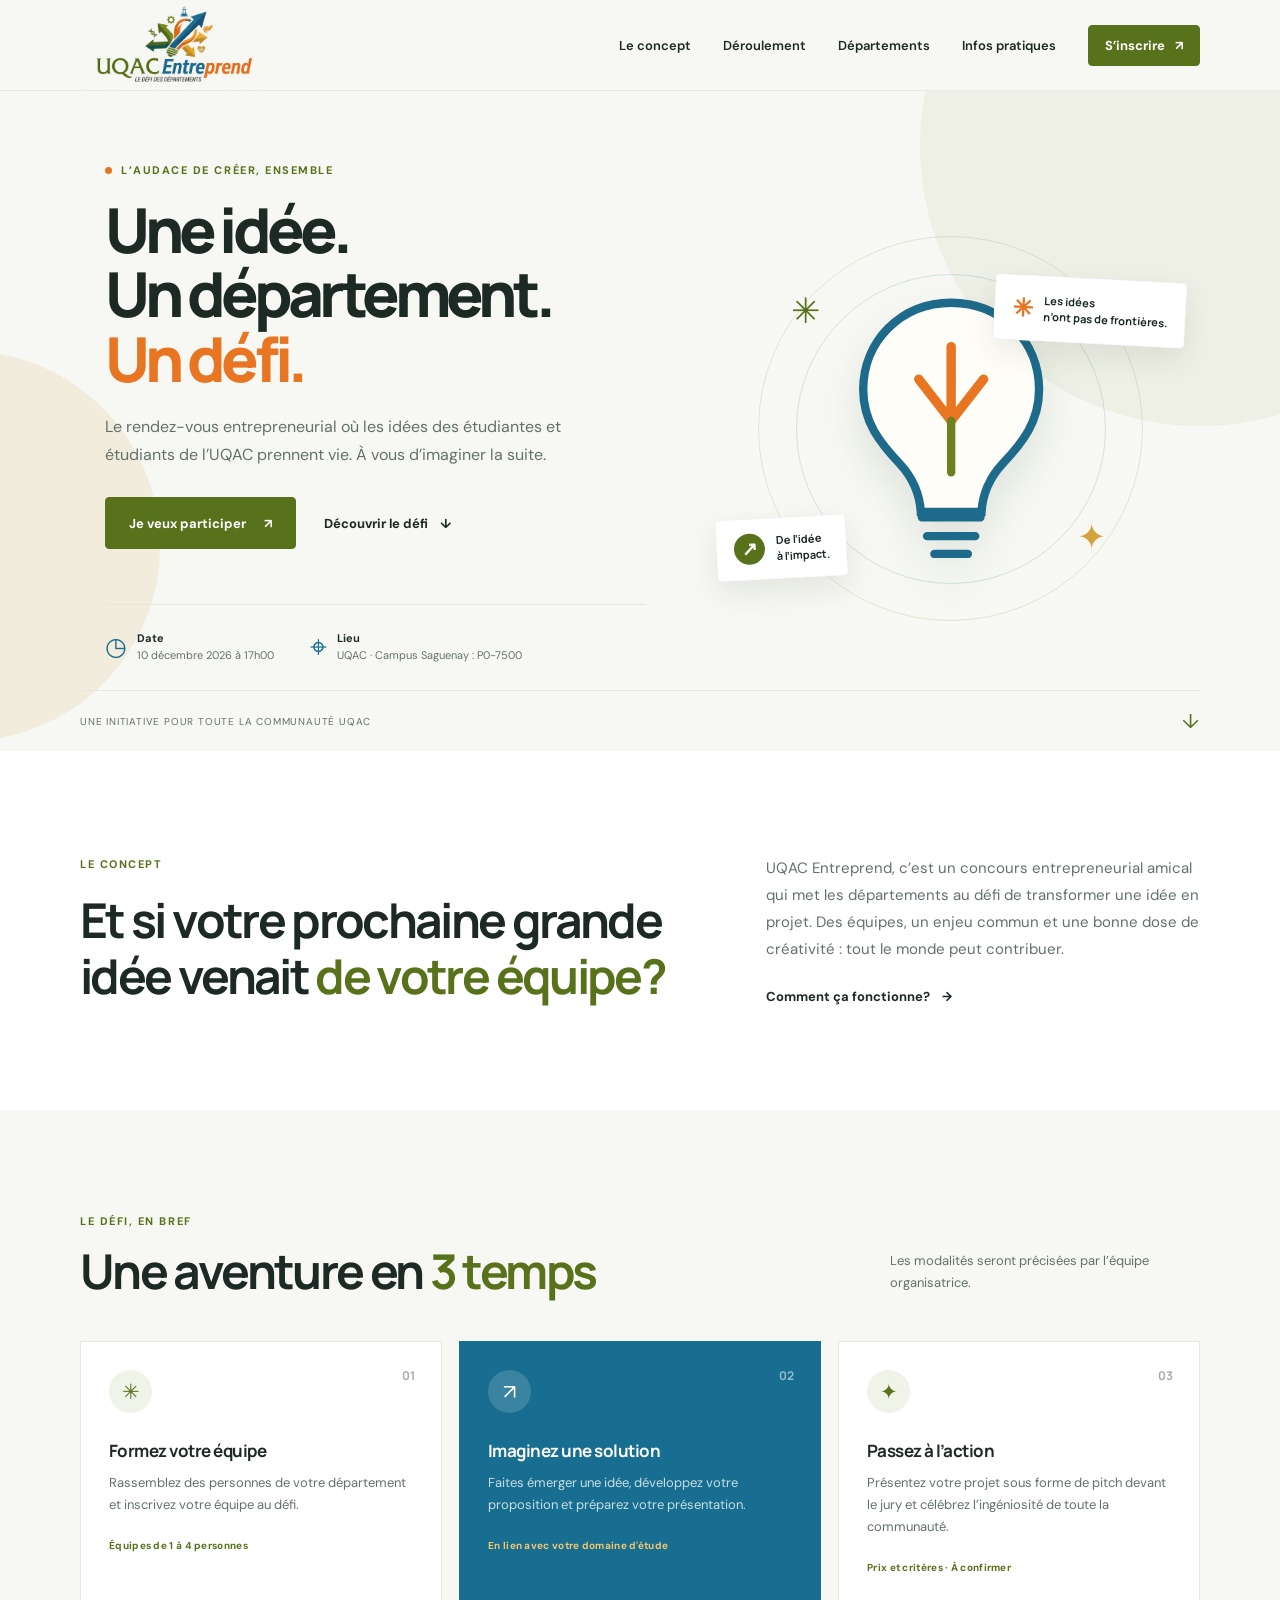
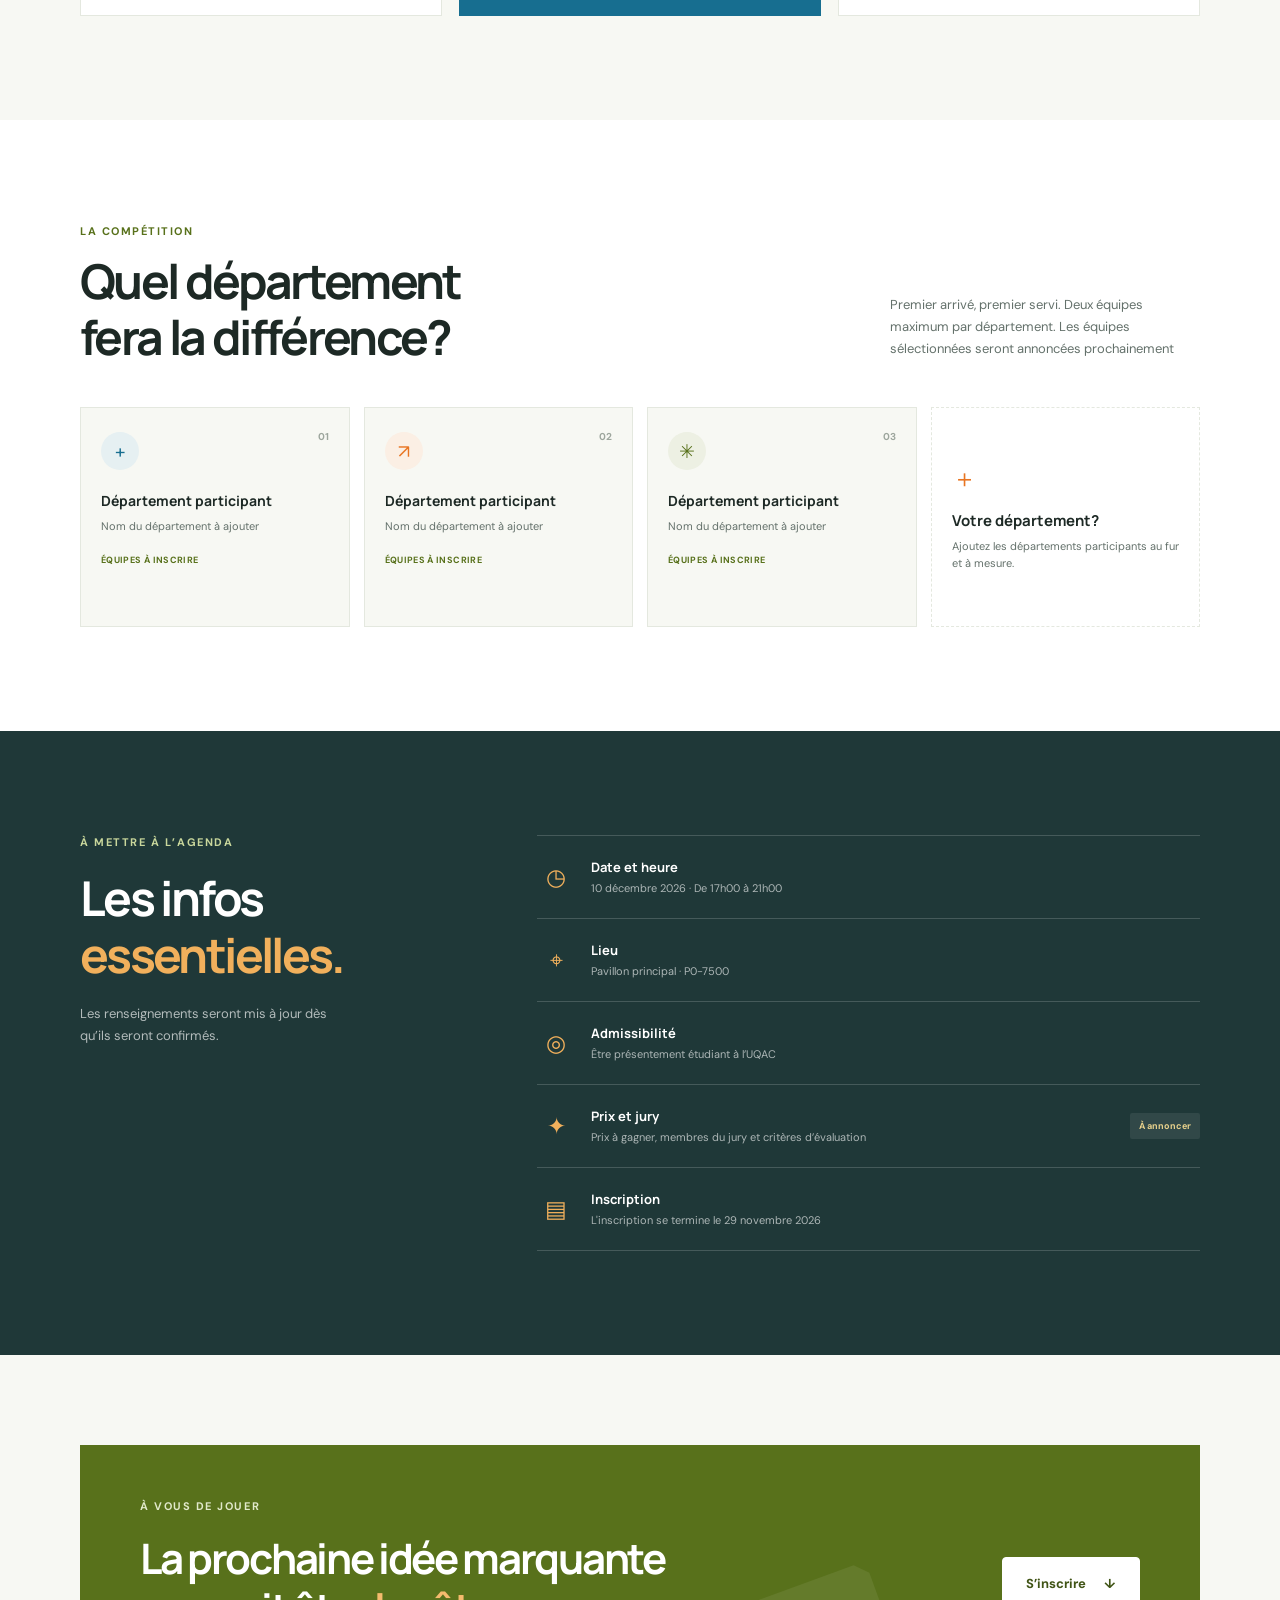
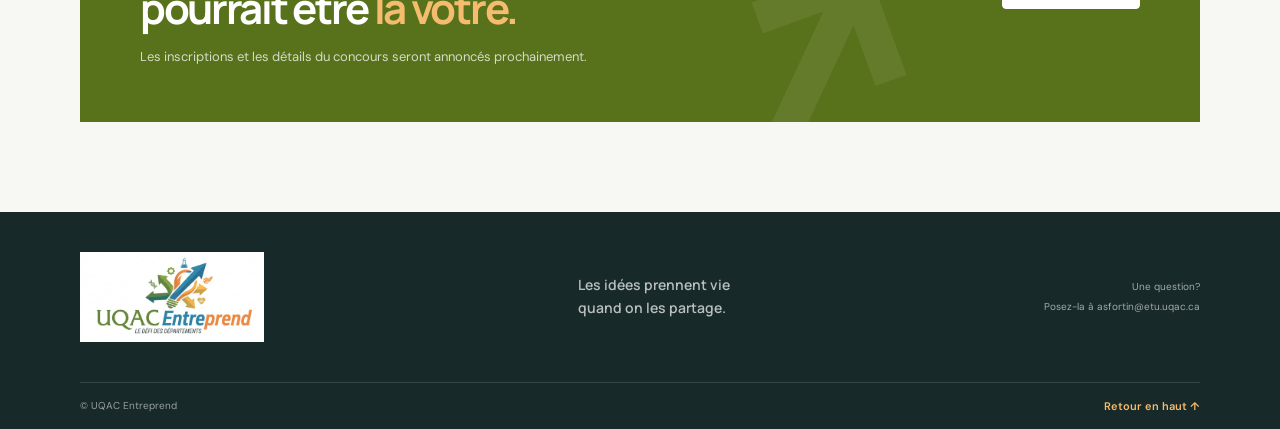
==== index.html @ 81b9db11 "V2" ====
<!DOCTYPE html>
<html lang="fr">
<head>
  <meta charset="UTF-8">
  <meta name="viewport" content="width=device-width, initial-scale=1.0">
  <meta name="description" content="UQAC Entreprend — le défi entrepreneurial qui rassemble les départements de l'UQAC autour de l'innovation et des idées d'affaires.">
  <meta name="theme-color" content="#f7f8f3">
  <title>UQAC Entreprend — Le défi des départements</title>
  <link rel="stylesheet" href="UE.css">
  <script src="UE.js" defer></script>
</head>
<body>
  <a class="skip-link" href="#contenu">Passer au contenu</a>
  <header class="site-header">
    <div class="container header-inner">
      <a class="brand" href="#accueil" aria-label="UQAC Entreprend, accueil">
        <img class="header-logo" src="UE.png" alt="UQAC Entreprend — Le défi des départements">
      </a>
      <button class="menu-toggle" type="button" aria-expanded="false" aria-controls="navigation" aria-label="Ouvrir le menu">
        <span></span><span></span>
      </button>
      <nav class="navigation" id="navigation" aria-label="Navigation principale">
        <a href="#concept">Le concept</a>
        <a href="#deroulement">Déroulement</a>
        <a href="#departements">Départements</a>
        <a href="#infos">Infos pratiques</a>
        <a class="button button-small" href="#inscription" data-open-registration aria-controls="formulaire-inscription" aria-expanded="false">S’inscrire <span aria-hidden="true">↗</span></a>
      </nav>
    </div>
  </header>

  <main id="contenu">
    <section class="hero" id="accueil">
      <div class="hero-shape hero-shape-one" aria-hidden="true"></div>
      <div class="hero-shape hero-shape-two" aria-hidden="true"></div>
      <div class="container hero-grid">
        <div class="hero-copy">
          <p class="eyebrow"><span class="eyebrow-dot"></span> L’audace de créer, ensemble</p>
          <h1>Une idée.<br>Un département.<br><span>Un défi.</span></h1>
          <p class="hero-description">Le rendez-vous entrepreneurial où les idées des étudiantes et étudiants de l’UQAC prennent vie. À vous d’imaginer la suite.</p>
          <div class="hero-actions">
            <a class="button" href="#inscription" data-open-registration aria-controls="formulaire-inscription" aria-expanded="false">Je veux participer <span aria-hidden="true">↗</span></a>
            <a class="text-link" href="#concept">Découvrir le défi <span aria-hidden="true">↓</span></a>
          </div>
          <div class="hero-meta" aria-label="Informations sur l'événement">
            <div><span class="meta-icon" aria-hidden="true">◷</span><p><strong>Date</strong><small>10 décembre 2026 à 17h00</small></p></div>
            <div><span class="meta-icon pin" aria-hidden="true">⌖</span><p><strong>Lieu</strong><small>UQAC · Campus Saguenay : P0-7500</small></p></div>
          </div>
        </div>
        <div class="hero-art" aria-label="Illustration d'une ampoule représentant les idées et l'innovation">
          <div class="art-orbit orbit-one"></div>
          <div class="art-orbit orbit-two"></div>
          <div class="art-card art-card-top"><span class="spark">✳</span><span>Les idées<br>n’ont pas de frontières.</span></div>
          <div class="bulb">
            <svg viewBox="0 0 220 270" fill="none" aria-hidden="true">
              <path d="M110 15c-48 0-84 37-84 83 0 31 16 51 35 71 12 13 19 29 20 46h58c1-17 8-33 20-46 19-20 35-40 35-71 0-46-36-83-84-83Z" fill="#FFFDF8" stroke="#1D6A8A" stroke-width="8"/>
              <path d="M82 220h56m-51 18h46m-39 17h32" stroke="#1D6A8A" stroke-width="8" stroke-linecap="round"/>
              <path d="M110 57v71m-31-40 31 40 31-40" stroke="#E87522" stroke-width="9" stroke-linecap="round" stroke-linejoin="round"/>
              <path d="M110 128v49" stroke="#6D8121" stroke-width="8" stroke-linecap="round"/>
            </svg>
          </div>
          <div class="art-card art-card-bottom"><span class="mini-arrows" aria-hidden="true">↗</span><span>De l’idée<br>à l’impact.</span></div>
          <span class="art-spark spark-green" aria-hidden="true">✳</span>
          <span class="art-spark spark-orange" aria-hidden="true">✦</span>
        </div>
      </div>
      <div class="hero-bottom container">
        <span>Une initiative pour toute la communauté UQAC</span>
        <a href="#concept" aria-label="Faire défiler vers le concept">↓</a>
      </div>
    </section>

    <section class="intro section-pad" id="concept">
      <div class="container intro-grid">
        <div>
          <p class="eyebrow">Le concept</p>
          <h2>Et si votre prochaine grande idée venait <span>de votre équipe?</span></h2>
        </div>
        <div class="intro-body">
          <p>UQAC Entreprend, c’est un concours entrepreneurial amical qui met les départements au défi de transformer une idée en projet. Des équipes, un enjeu commun et une bonne dose de créativité : tout le monde peut contribuer.</p>
          <a class="text-link" href="#deroulement">Comment ça fonctionne? <span aria-hidden="true">→</span></a>
        </div>
      </div>
    </section>

    <section class="challenge section-pad" id="deroulement">
      <div class="container">
        <div class="section-heading">
          <div><p class="eyebrow">Le défi, en bref</p><h2>Une aventure en <span>3 temps</span></h2></div>
          <p>Les modalités seront précisées par l’équipe organisatrice.</p>
        </div>
        <div class="steps">
          <article class="step-card">
            <span class="step-number">01</span><span class="step-icon" aria-hidden="true">✳</span>
            <h3>Formez votre équipe</h3><p>Rassemblez des personnes de votre département et inscrivez votre équipe au défi.</p>
            <span class="step-note">Équipes de 1 à 4 personnes</span>
          </article>
          <article class="step-card step-featured">
            <span class="step-number">02</span><span class="step-icon" aria-hidden="true">↗</span>
            <h3>Imaginez une solution</h3><p>Faites émerger une idée, développez votre proposition et préparez votre présentation.</p>
            <span class="step-note">En lien avec votre domaine d'étude</span>
          </article>
          <article class="step-card">
            <span class="step-number">03</span><span class="step-icon" aria-hidden="true">✦</span>
            <h3>Passez à l’action</h3><p>Présentez votre projet sous forme de pitch devant le jury et célébrez l’ingéniosité de toute la communauté.</p>
            <span class="step-note">Prix et critères · À confirmer</span>
          </article>
        </div>
      </div>
    </section>

    <section class="departments section-pad" id="departements">
      <div class="container">
        <div class="section-heading">
          <div><p class="eyebrow">La compétition</p><h2>Quel département<br>fera la différence?</h2></div>
          <p>Premier arrivé, premier servi. Deux équipes maximum par département. Les équipes sélectionnées seront annoncées prochainement</p>
        </div>
        <div class="department-grid">
          <article class="department-card"><span class="department-index">01</span><span class="department-symbol">+</span><h3>Département participant</h3><p>Nom du département à ajouter</p><span class="department-status">Équipes à inscrire</span></article>
          <article class="department-card"><span class="department-index">02</span><span class="department-symbol">↗</span><h3>Département participant</h3><p>Nom du département à ajouter</p><span class="department-status">Équipes à inscrire</span></article>
          <article class="department-card"><span class="department-index">03</span><span class="department-symbol">✳</span><h3>Département participant</h3><p>Nom du département à ajouter</p><span class="department-status">Équipes à inscrire</span></article>
          <article class="department-card department-add"><span class="add-symbol">＋</span><h3>Votre département?</h3><p>Ajoutez les départements participants au fur et à mesure.</p></article>
        </div>
      </div>
    </section>

    <section class="event-info section-pad" id="infos">
      <div class="container info-layout">
        <div class="info-intro"><p class="eyebrow">À mettre à l’agenda</p><h2>Les infos<br><span>essentielles.</span></h2><p>Les renseignements seront mis à jour dès qu’ils seront confirmés.</p></div>
        <div class="info-list">
          <article class="info-row"><span class="info-icon" aria-hidden="true">◷</span><div><h3>Date et heure</h3><p>10 décembre 2026 · De 17h00 à 21h00</p></div></article>
          <article class="info-row"><span class="info-icon" aria-hidden="true">⌖</span><div><h3>Lieu</h3><p>Pavillon principal · P0-7500</p></div></article>
          <article class="info-row"><span class="info-icon" aria-hidden="true">◎</span><div><h3>Admissibilité</h3><p>Être présentement étudiant à l’UQAC</p></div></article>
          <article class="info-row"><span class="info-icon" aria-hidden="true">✦</span><div><h3>Prix et jury</h3><p>Prix à gagner, membres du jury et critères d’évaluation</p></div><span class="info-tag">À annoncer</span></article>
          <article class="info-row"><span class="info-icon" aria-hidden="true">▤</span><div><h3>Inscription</h3><p>L'inscription se termine le 29 novembre 2026</p></div></article>
        </div>
      </div>
    </section>

    <section class="signup section-pad" id="inscription">
      <div class="container signup-panel">
        <div class="signup-decoration" aria-hidden="true">↗</div>
        <div><p class="eyebrow">À vous de jouer</p><h2>La prochaine idée marquante pourrait être <span>la vôtre.</span></h2><p>Les inscriptions et les détails du concours seront annoncés prochainement.</p></div>
        <a class="button button-light" href="#inscription" data-open-registration aria-controls="formulaire-inscription" aria-expanded="false">S’inscrire <span aria-hidden="true">↓</span></a>
      </div>
      <div class="container registration-form" id="formulaire-inscription" hidden>
        <div class="registration-heading">
          <div><p class="eyebrow">Inscription au concours</p><h2>Présentez votre <span>équipe.</span></h2></div>
          <p>Remplissez et envoyez le formulaire ci-dessous pour vous inscrire au concours.</p>
        </div>
        <div class="google-form-frame">
          <iframe
            src="https://docs.google.com/forms/d/e/1FAIpQLSfZZcxBnDWoxiMbFH4anwG_bZb64_wl5JtoW7A1ZVNCahYqgQ/viewform?embedded=true"
            title="Formulaire d’inscription UQAC Entreprend"
            loading="lazy"
            allowfullscreen>
          </iframe>
        </div>
      </div>
    </section>
  </main>

  <footer class="site-footer">
    <div class="container footer-main">
      <a class="brand footer-brand" href="#accueil" aria-label="UQAC Entreprend, retour en haut">
        <img class="footer-logo" src="UE.png" alt="UQAC Entreprend — Le défi des départements">
      </a>
      <p>Les idées prennent vie<br>quand on les partage.</p>
      <div class="footer-contact"><span>Une question?</span><span>Posez-la à asfortin@etu.uqac.ca</span></div>
    </div>
    <div class="container footer-bottom"><span>© UQAC Entreprend</span><a href="#accueil">Retour en haut ↑</a></div>
  </footer>
</body>
</html>
---- UE.css ----
@import url('https://fonts.googleapis.com/css2?family=DM+Sans:wght@400;500;600;700&family=Manrope:wght@400;500;600;700;800&display=swap');

:root {
  color-scheme: light;
  --ink: #1d2925;
  --muted: #64716b;
  --green: #58711b;
  --green-dark: #405416;
  --blue: #176e90;
  --orange: #e87522;
  --gold: #d3a33c;
  --paper: #f7f8f3;
  --white: #fff;
  --line: #e4e8df;
  --font-body: "DM Sans", sans-serif;
  --font-display: "Manrope", sans-serif;
}

* { box-sizing: border-box; }

html { scroll-behavior: smooth; scroll-padding-top: 86px; }

body {
  margin: 0;
  color: var(--ink);
  background: var(--paper);
  font-family: var(--font-body);
  -webkit-font-smoothing: antialiased;
}

a { color: inherit; text-decoration: none; }
button { font: inherit; }

.container { width: min(1120px, calc(100% - 48px)); margin-inline: auto; }
.section-pad { padding-block: 104px; }

.skip-link {
  position: fixed;
  z-index: 20;
  top: 12px;
  left: 12px;
  padding: 12px 16px;
  transform: translateY(-160%);
  color: var(--white);
  background: var(--ink);
  border-radius: 6px;
}

.skip-link:focus { transform: translateY(0); }

.site-header {
  position: sticky;
  z-index: 10;
  top: 0;
  background: rgb(247 248 243 / 94%);
  border-bottom: 1px solid rgb(29 41 37 / 7%);
  backdrop-filter: blur(16px);
}

.header-inner { min-height: 82px; display: flex; align-items: center; justify-content: space-between; gap: 30px; }
.brand { display: inline-flex; align-items: center; gap: 9px; flex-shrink: 0; }
.header-logo { display: block; width: 184px; height: 90px; object-fit: cover; object-position: center 25%; mix-blend-mode: multiply; }
.brand-mark { width: 40px; height: 44px; display: grid; place-items: center; color: var(--blue); }
.brand-mark svg { width: 100%; }
.brand-name { display: grid; grid-template-columns: auto auto; align-items: baseline; column-gap: 4px; line-height: 1; }
.brand-name strong { color: var(--green); font: 800 21px var(--font-display); letter-spacing: -.08em; }
.brand-name em { color: var(--blue); font: italic 800 20px var(--font-display); letter-spacing: -.07em; }
.brand-name small { grid-column: 1 / -1; margin-top: 5px; color: var(--ink); font-size: 7px; font-weight: 700; letter-spacing: .13em; }

.navigation { display: flex; align-items: center; gap: 32px; font-size: 13px; font-weight: 600; }
.navigation > a:not(.button) { transition: color .2s ease; }
.navigation > a:not(.button):hover, .text-link:hover { color: var(--orange); }

.button {
  min-height: 52px;
  display: inline-flex;
  align-items: center;
  justify-content: center;
  gap: 18px;
  padding: 0 23px;
  color: var(--white);
  background: var(--green);
  border: 1px solid var(--green);
  border-radius: 4px;
  font-size: 13px;
  font-weight: 700;
  transition: background .2s ease, transform .2s ease;
}

.button:hover { background: var(--green-dark); transform: translateY(-2px); }
.button-small { min-height: 41px; padding-inline: 16px; gap: 10px; }
.menu-toggle { display: none; }

.hero { position: relative; overflow: hidden; min-height: 660px; padding-top: 72px; background: #f7f8f3; }
.hero-grid { position: relative; z-index: 1; display: grid; grid-template-columns: 1fr .88fr; align-items: center; gap: 55px; }
.hero-copy { padding: 0 0 28px 25px; }
.eyebrow { display: flex; align-items: center; gap: 9px; margin: 0 0 21px; color: var(--green); font-size: 11px; font-weight: 700; letter-spacing: .14em; text-transform: uppercase; }
.eyebrow-dot { width: 7px; height: 7px; border-radius: 50%; background: var(--orange); }
.hero h1 { margin: 0; font: 800 clamp(52px, 5vw, 62px)/1.04 var(--font-display); letter-spacing: -.075em; }
.hero h1 span { color: var(--orange); }
.hero-description { max-width: 460px; margin: 22px 0 28px; color: var(--muted); font-size: 16px; line-height: 1.75; }
.hero-actions { display: flex; align-items: center; gap: 28px; }
.text-link { display: inline-flex; align-items: center; gap: 12px; color: var(--ink); font-size: 13px; font-weight: 700; transition: color .2s ease; }
.hero-meta { display: flex; gap: 36px; margin-top: 55px; padding-top: 22px; border-top: 1px solid var(--line); }
.hero-meta > div { display: flex; align-items: center; gap: 10px; }
.meta-icon { color: var(--blue); font-size: 25px; }
.meta-icon.pin { font-size: 30px; }
.hero-meta p { display: grid; gap: 3px; margin: 0; }
.hero-meta strong { font-size: 11px; }
.hero-meta small { color: var(--muted); font-size: 11px; }

.hero-art { position: relative; width: min(100%, 470px); aspect-ratio: 1; justify-self: center; display: grid; place-items: center; }
.hero-shape { position: absolute; border-radius: 50%; pointer-events: none; }
.hero-shape-one { top: -225px; right: -200px; width: 560px; height: 560px; background: #eef0e5; }
.hero-shape-two { bottom: 10px; left: -230px; width: 390px; height: 390px; background: #f1ecdc; }
.art-orbit { position: absolute; border: 1px solid rgb(88 113 27 / 15%); border-radius: 50%; }
.orbit-one { inset: 9%; }
.orbit-two { inset: 17%; border-color: rgb(23 110 144 / 17%); }
.bulb { position: relative; z-index: 1; width: 49%; filter: drop-shadow(0 20px 20px rgb(52 75 55 / 12%)); }
.bulb svg { display: block; width: 100%; overflow: visible; }
.art-card { position: absolute; z-index: 2; display: flex; align-items: center; gap: 11px; padding: 14px 17px; color: var(--ink); background: var(--white); border: 1px solid rgb(29 41 37 / 5%); border-radius: 5px; box-shadow: 0 12px 30px rgb(30 45 37 / 9%); font: 700 11px/1.45 var(--font-display); }
.art-card-top { top: 18%; right: 0; transform: rotate(3deg); }
.art-card-bottom { bottom: 18%; left: 0; transform: rotate(-3deg); }
.spark { color: var(--orange); font-size: 25px; }
.mini-arrows { display: grid; width: 31px; height: 31px; place-items: center; color: var(--white); background: var(--green); border-radius: 50%; font-size: 19px; }
.art-spark { position: absolute; font-size: 35px; }
.spark-green { top: 20%; left: 16%; color: var(--green); }
.spark-orange { right: 17%; bottom: 22%; color: var(--gold); }
.hero-bottom { position: absolute; right: 0; bottom: 0; left: 0; display: flex; align-items: center; justify-content: space-between; padding-block: 17px; border-top: 1px solid var(--line); color: var(--muted); font-size: 10px; letter-spacing: .08em; text-transform: uppercase; }
.hero-bottom a { color: var(--green); font-size: 20px; }

.intro { background: var(--white); }
.intro-grid { display: grid; grid-template-columns: 1.08fr .8fr; align-items: center; gap: 100px; }
.intro h2, .section-heading h2, .info-intro h2, .signup h2 { margin: 0; font: 700 clamp(32px, 4vw, 48px)/1.17 var(--font-display); letter-spacing: -.055em; }
.intro h2 span, .section-heading h2 span, .info-intro h2 span, .signup h2 span { color: var(--green); }
.intro-body p { margin: 0 0 22px; color: var(--muted); font-size: 15px; line-height: 1.8; }

.challenge { background: #f7f8f3; }
.section-heading { display: flex; align-items: end; justify-content: space-between; gap: 35px; margin-bottom: 42px; }
.section-heading .eyebrow { margin-bottom: 15px; }
.section-heading > p { max-width: 310px; margin: 0 0 5px; color: var(--muted); font-size: 13px; line-height: 1.7; }
.steps { display: grid; grid-template-columns: repeat(3, 1fr); gap: 17px; }
.step-card { position: relative; min-height: 275px; padding: 28px; background: var(--white); border: 1px solid var(--line); }
.step-featured { color: var(--white); background: var(--blue); border-color: var(--blue); }
.step-number { position: absolute; top: 25px; right: 26px; color: #a4ada5; font: 700 12px var(--font-display); }
.step-featured .step-number { color: rgb(255 255 255 / 55%); }
.step-icon { display: grid; width: 43px; height: 43px; place-items: center; margin-bottom: 26px; color: var(--green); background: #f0f3e8; border-radius: 50%; font-size: 21px; }
.step-featured .step-icon { color: var(--white); background: rgb(255 255 255 / 15%); }
.step-card h3 { margin: 0 0 10px; font: 700 17px var(--font-display); letter-spacing: -.03em; }
.step-card p { margin: 0; color: var(--muted); font-size: 13px; line-height: 1.7; }
.step-featured p { color: rgb(255 255 255 / 77%); }
.step-note { display: block; margin-top: 23px; color: var(--green); font-size: 10px; font-weight: 700; letter-spacing: .03em; }
.step-featured .step-note { color: #f4c66d; }

.departments { background: var(--white); }
.department-grid { display: grid; grid-template-columns: repeat(4, 1fr); gap: 14px; }
.department-card { position: relative; min-height: 220px; padding: 24px 20px; background: var(--paper); border: 1px solid var(--line); }
.department-index { position: absolute; top: 22px; right: 20px; color: #9da69d; font-size: 10px; font-weight: 700; }
.department-symbol { display: grid; width: 38px; height: 38px; place-items: center; margin-bottom: 21px; color: var(--blue); background: #e6f0f2; border-radius: 50%; font-size: 19px; }
.department-card:nth-child(2) .department-symbol { color: var(--orange); background: #fbefe4; }
.department-card:nth-child(3) .department-symbol { color: var(--green); background: #edf0e3; }
.department-card h3 { margin: 0 0 7px; font: 700 14px/1.4 var(--font-display); }
.department-card p { margin: 0; color: var(--muted); font-size: 11px; line-height: 1.55; }
.department-status { display: inline-block; margin-top: 19px; color: var(--green); font-size: 9px; font-weight: 700; letter-spacing: .04em; text-transform: uppercase; }
.department-add { display: flex; flex-direction: column; justify-content: center; border-style: dashed; background: var(--white); }
.add-symbol { margin-bottom: 15px; color: var(--orange); font-size: 25px; }
.department-add h3 { font-size: 15px; }

.event-info { color: var(--white); background: #1f3838; }
.info-layout { display: grid; grid-template-columns: .7fr 1.3fr; gap: 100px; }
.info-intro .eyebrow { color: #c9d79c; }
.info-intro h2 span { color: #f1b05c; }
.info-intro > p:last-child { max-width: 260px; margin: 20px 0 0; color: rgb(255 255 255 / 66%); font-size: 13px; line-height: 1.7; }
.info-list { border-top: 1px solid rgb(255 255 255 / 17%); }
.info-row { display: grid; grid-template-columns: 38px 1fr auto; align-items: center; gap: 16px; min-height: 83px; border-bottom: 1px solid rgb(255 255 255 / 17%); }
.info-icon { color: #f1b05c; font-size: 23px; text-align: center; }
.info-row h3 { margin: 0 0 4px; font: 700 13px var(--font-display); }
.info-row p { margin: 0; color: rgb(255 255 255 / 63%); font-size: 11px; line-height: 1.5; }
.info-tag { padding: 7px 9px; color: #e8d18c; background: rgb(255 255 255 / 8%); border-radius: 2px; font-size: 9px; font-weight: 700; white-space: nowrap; }

.signup { padding-block: 90px; background: var(--paper); }
.signup-panel { position: relative; overflow: hidden; display: flex; align-items: center; justify-content: space-between; gap: 40px; padding: 54px 60px; color: var(--white); background: var(--green); }
.signup-panel > div:nth-child(2) { position: relative; z-index: 1; max-width: 610px; }
.signup .eyebrow { color: #e1e9cb; }
.signup h2 { max-width: 600px; font-size: clamp(30px, 4vw, 42px); }
.signup h2 span { color: #f5bb6e; }
.signup-panel p:last-child { margin: 14px 0 0; color: rgb(255 255 255 / 75%); font-size: 13px; line-height: 1.6; }
.button-light { position: relative; z-index: 1; flex-shrink: 0; color: var(--green-dark); background: var(--white); border-color: var(--white); }
.button-light:hover { color: var(--white); background: var(--green-dark); }
.signup-decoration { position: absolute; right: 22%; bottom: -155px; color: rgb(255 255 255 / 7%); font: 400 400px/1 var(--font-display); transform: rotate(-20deg); }
.registration-form { margin-top: 24px; padding: 42px; background: var(--white); border: 1px solid var(--line); }
.registration-form[hidden] { display: none; }
.registration-heading { display: flex; align-items: end; justify-content: space-between; gap: 30px; margin-bottom: 30px; }
.registration-heading .eyebrow { margin-bottom: 12px; }
.registration-heading h2 { margin: 0; font: 700 clamp(28px, 3.5vw, 38px)/1.2 var(--font-display); letter-spacing: -.05em; }
.registration-heading h2 span { color: var(--green); }
.registration-heading > p { max-width: 290px; margin: 0; color: var(--muted); font-size: 13px; line-height: 1.6; }
.google-form-frame { overflow: hidden; border: 1px solid var(--line); border-radius: 4px; background: #fff; }
.google-form-frame iframe { display: block; width: 100%; height: 1600px; border: 0; }
.site-footer { color: var(--white); background: #172a29; }
.footer-main { display: flex; align-items: center; justify-content: space-between; gap: 30px; padding-block: 40px; }
.footer-logo { display: block; width: 184px; height: 90px; object-fit: cover; object-position: center 25%; mix-blend-mode: screen; }
.footer-main > p { margin: 0; color: rgb(255 255 255 / 70%); font: 600 14px/1.6 var(--font-display); }
.footer-contact { display: grid; gap: 7px; text-align: right; }
.footer-contact span { color: rgb(255 255 255 / 60%); font-size: 10px; }
.footer-contact a, .footer-bottom a { color: #f5bb6e; font-size: 11px; font-weight: 600; }
.footer-bottom { display: flex; justify-content: space-between; gap: 20px; padding-block: 16px; border-top: 1px solid rgb(255 255 255 / 13%); color: rgb(255 255 255 / 55%); font-size: 10px; }

:focus-visible { outline: 3px solid #e87522; outline-offset: 4px; }

@media (max-width: 900px) {
  .navigation { gap: 19px; }
  .hero-grid { gap: 20px; }
  .hero-copy { padding-left: 0; }
  .hero-art { width: 100%; }
  .intro-grid, .info-layout { gap: 55px; }
  .department-grid { grid-template-columns: repeat(2, 1fr); }
  .signup-panel { padding: 45px 38px; }
}

@media (max-width: 700px) {
  .container { width: min(100% - 36px, 520px); }
  .section-pad { padding-block: 75px; }
  .header-inner { min-height: 70px; }
  .header-logo { width: 150px; height: 74px; }
  .brand-mark { width: 34px; }
  .brand-name strong { font-size: 19px; }
  .brand-name em { font-size: 18px; }
  .menu-toggle { display: flex; width: 42px; height: 42px; flex-direction: column; align-items: center; justify-content: center; gap: 6px; background: transparent; border: 1px solid var(--line); border-radius: 3px; cursor: pointer; }
  .menu-toggle span { width: 17px; height: 2px; background: var(--ink); transition: transform .2s ease; }
  .menu-toggle[aria-expanded="true"] span:first-child { transform: translateY(4px) rotate(45deg); }
  .menu-toggle[aria-expanded="true"] span:last-child { transform: translateY(-4px) rotate(-45deg); }
  .navigation { position: absolute; top: calc(100% + 1px); right: 0; left: 0; display: none; align-items: stretch; gap: 0; padding: 8px 18px 20px; background: var(--paper); border-bottom: 1px solid var(--line); box-shadow: 0 16px 25px rgb(29 41 37 / 8%); }
  .navigation.is-open { display: flex; flex-direction: column; }
  .navigation > a:not(.button) { padding: 13px 2px; border-bottom: 1px solid var(--line); }
  .navigation .button { margin-top: 14px; }
  .hero { min-height: 0; padding: 55px 0 65px; }
  .hero-grid { grid-template-columns: 1fr; gap: 12px; }
  .hero-copy { padding-bottom: 0; }
  .hero h1 { font-size: clamp(52px, 13vw, 76px); }
  .hero-description { max-width: 430px; font-size: 14px; }
  .hero-meta { gap: 25px; margin-top: 32px; }
  .hero-art { width: min(100%, 390px); margin: 0 auto; }
  .hero-bottom { position: relative; margin-top: 4px; }
  .hero-shape-one { top: 300px; right: -260px; }
  .hero-shape-two { bottom: 40px; left: -280px; }
  .intro-grid, .info-layout { grid-template-columns: 1fr; gap: 28px; }
  .intro h2, .section-heading h2, .info-intro h2 { font-size: 37px; }
  .section-heading { align-items: start; flex-direction: column; gap: 14px; margin-bottom: 29px; }
  .steps { grid-template-columns: 1fr; }
  .step-card { min-height: auto; padding: 24px; }
  .step-icon { margin-bottom: 20px; }
  .step-note { margin-top: 15px; }
  .department-card { min-height: 205px; padding: 20px 16px; }
  .department-grid { gap: 10px; }
  .info-row { grid-template-columns: 30px 1fr; gap: 11px; padding-block: 14px; }
  .info-tag { grid-column: 2; justify-self: start; margin-top: -3px; }
  .signup { padding-block: 65px; }
  .signup-panel { align-items: start; flex-direction: column; gap: 24px; padding: 37px 25px; }
  .signup h2 { font-size: 34px; }
  .signup-decoration { right: -70px; bottom: -100px; font-size: 290px; }
  .registration-form { margin-top: 16px; padding: 28px 16px; }
  .registration-heading { align-items: start; flex-direction: column; gap: 12px; }
  .google-form-frame iframe { height: 1900px; }

  .form-actions { align-items: start; flex-direction: column; gap: 13px; }
  .footer-main { align-items: start; flex-direction: column; gap: 24px; }
  .footer-contact { text-align: left; }
  .footer-bottom { align-items: start; flex-direction: column; gap: 10px; }
}

@media (prefers-reduced-motion: reduce) {
  *, *::before, *::after { scroll-behavior: auto !important; transition-duration: .01ms !important; }
}
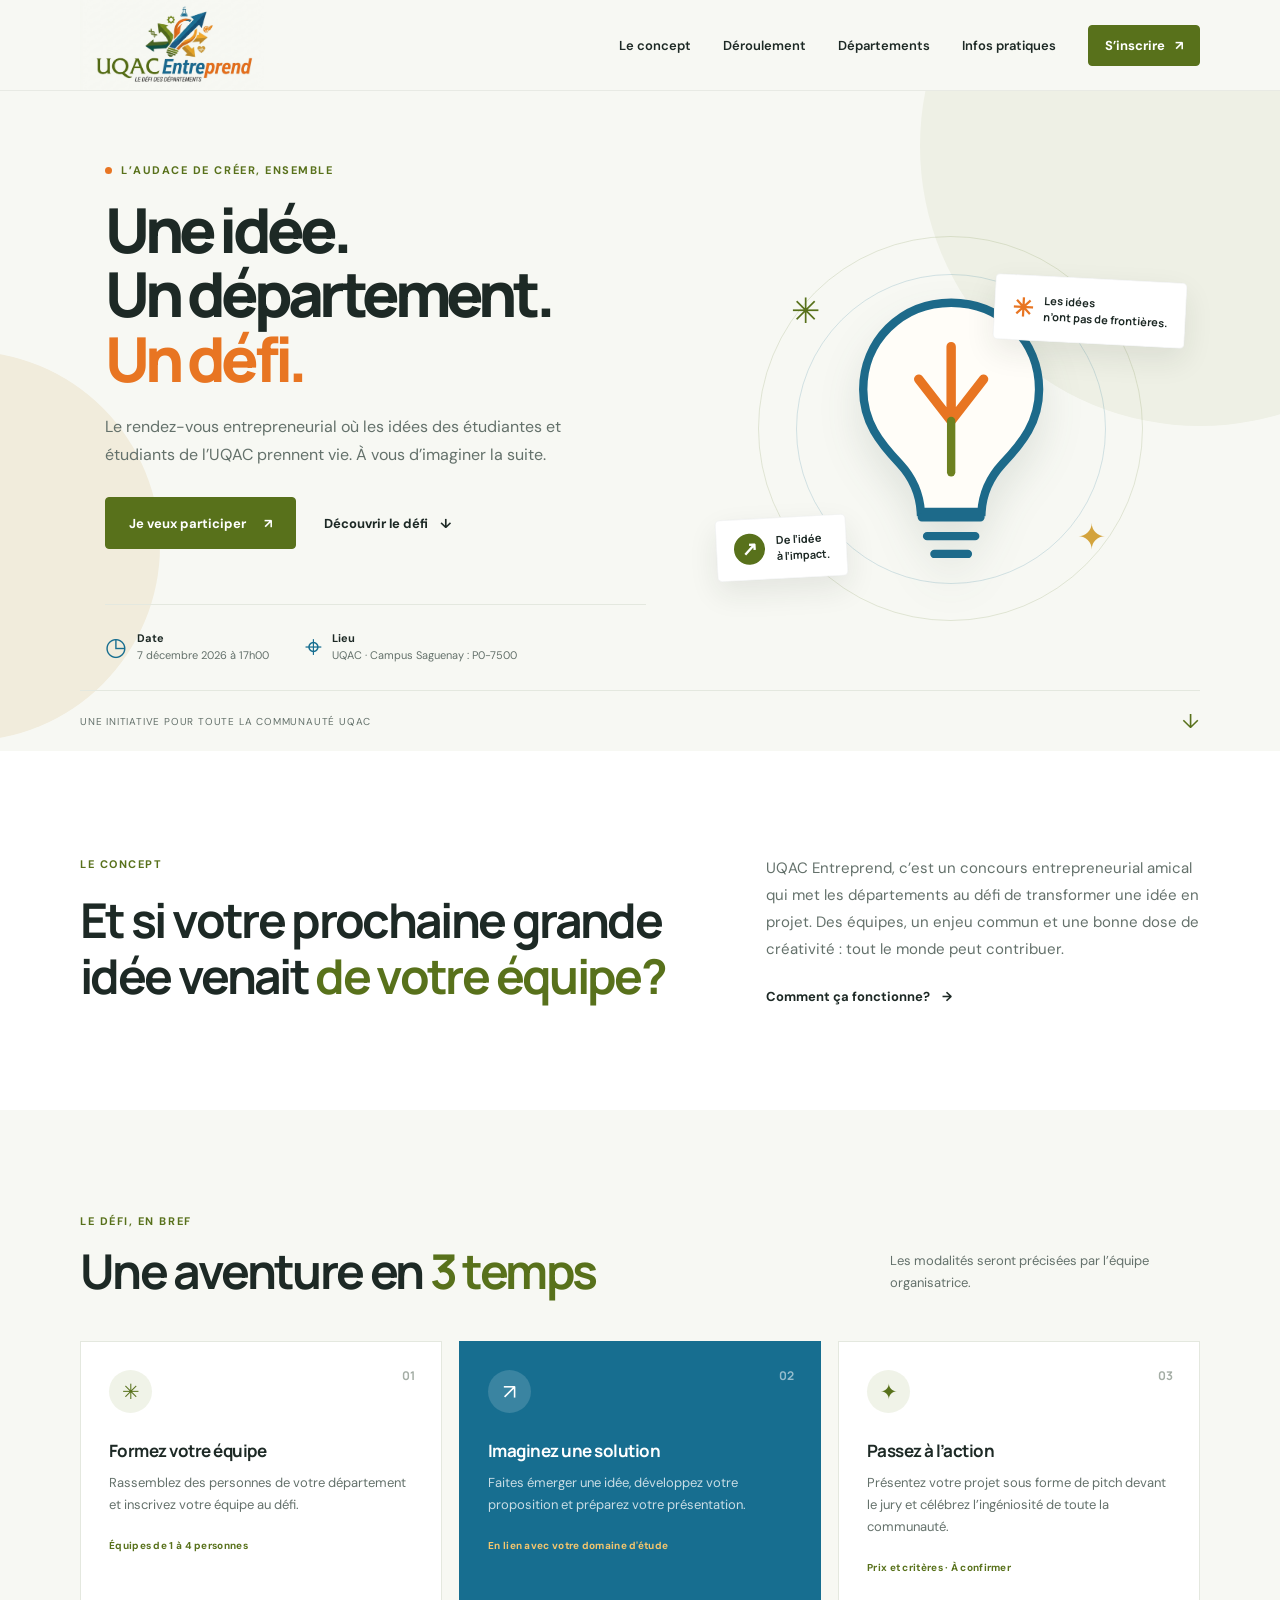
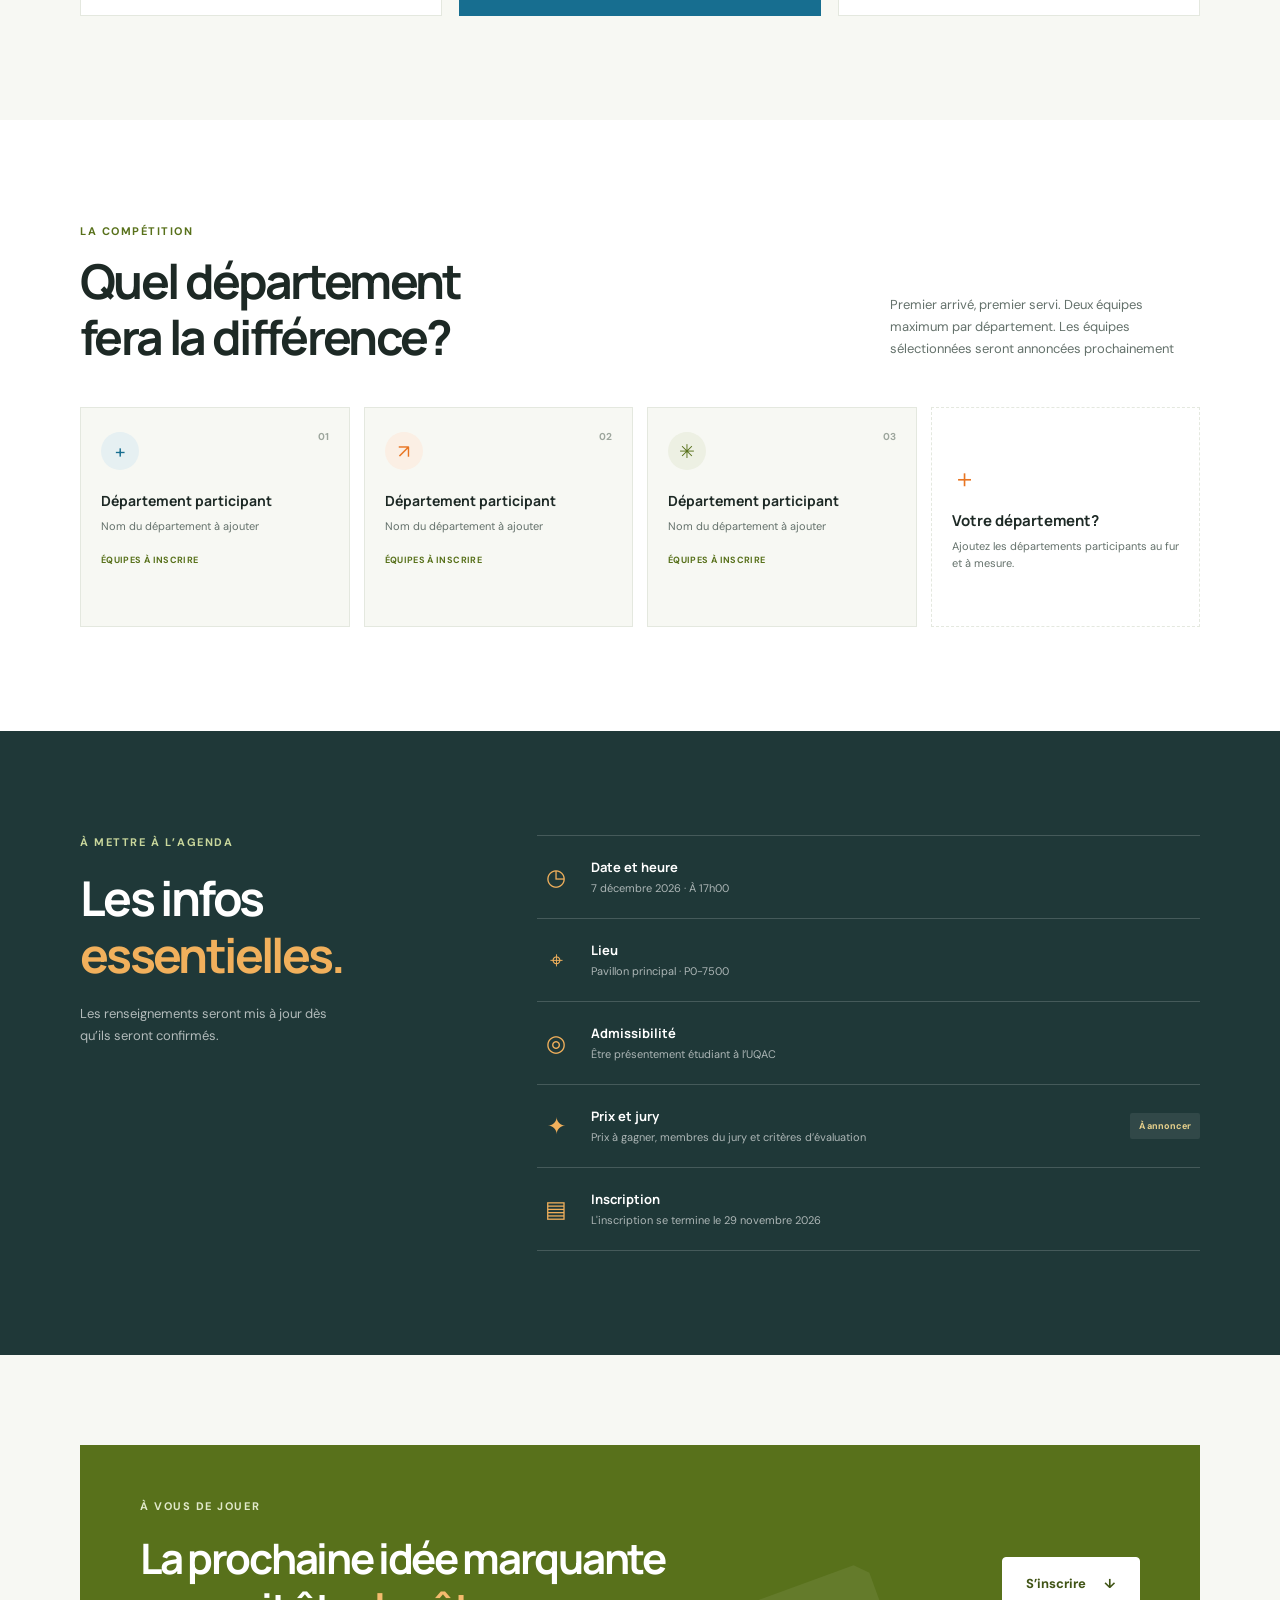
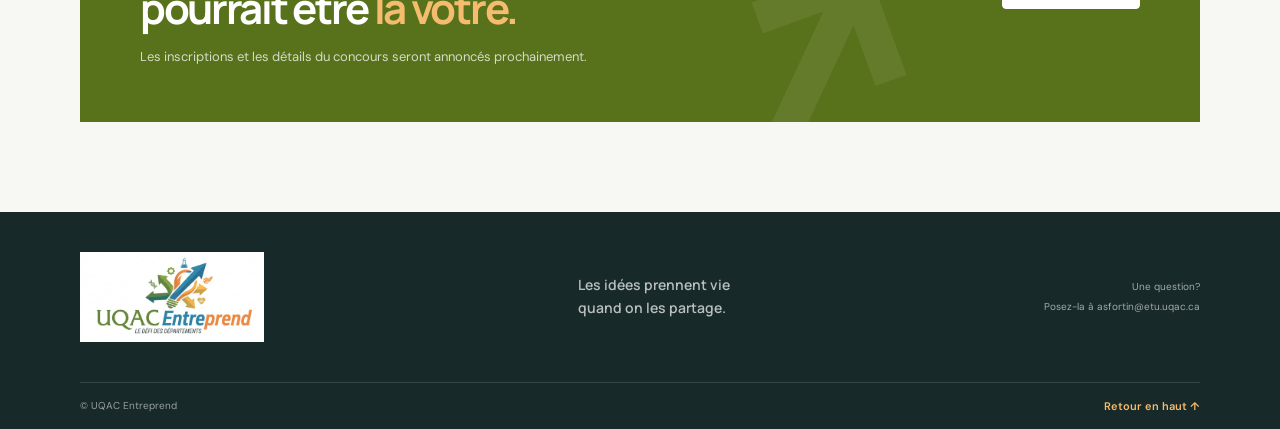
==== commit 31934707: "V3" ====
--- a/index.html
+++ b/index.html
@@ -43,7 +43,7 @@
             <a class="text-link" href="#concept">Découvrir le défi <span aria-hidden="true">↓</span></a>
           </div>
           <div class="hero-meta" aria-label="Informations sur l'événement">
-            <div><span class="meta-icon" aria-hidden="true">◷</span><p><strong>Date</strong><small>10 décembre 2026 à 17h00</small></p></div>
+            <div><span class="meta-icon" aria-hidden="true">◷</span><p><strong>Date</strong><small>7 décembre 2026 à 17h00</small></p></div>
             <div><span class="meta-icon pin" aria-hidden="true">⌖</span><p><strong>Lieu</strong><small>UQAC · Campus Saguenay : P0-7500</small></p></div>
           </div>
         </div>
@@ -128,7 +128,7 @@
       <div class="container info-layout">
         <div class="info-intro"><p class="eyebrow">À mettre à l’agenda</p><h2>Les infos<br><span>essentielles.</span></h2><p>Les renseignements seront mis à jour dès qu’ils seront confirmés.</p></div>
         <div class="info-list">
-          <article class="info-row"><span class="info-icon" aria-hidden="true">◷</span><div><h3>Date et heure</h3><p>10 décembre 2026 · De 17h00 à 21h00</p></div></article>
+          <article class="info-row"><span class="info-icon" aria-hidden="true">◷</span><div><h3>Date et heure</h3><p>7 décembre 2026 · À 17h00</p></div></article>
           <article class="info-row"><span class="info-icon" aria-hidden="true">⌖</span><div><h3>Lieu</h3><p>Pavillon principal · P0-7500</p></div></article>
           <article class="info-row"><span class="info-icon" aria-hidden="true">◎</span><div><h3>Admissibilité</h3><p>Être présentement étudiant à l’UQAC</p></div></article>
           <article class="info-row"><span class="info-icon" aria-hidden="true">✦</span><div><h3>Prix et jury</h3><p>Prix à gagner, membres du jury et critères d’évaluation</p></div><span class="info-tag">À annoncer</span></article>
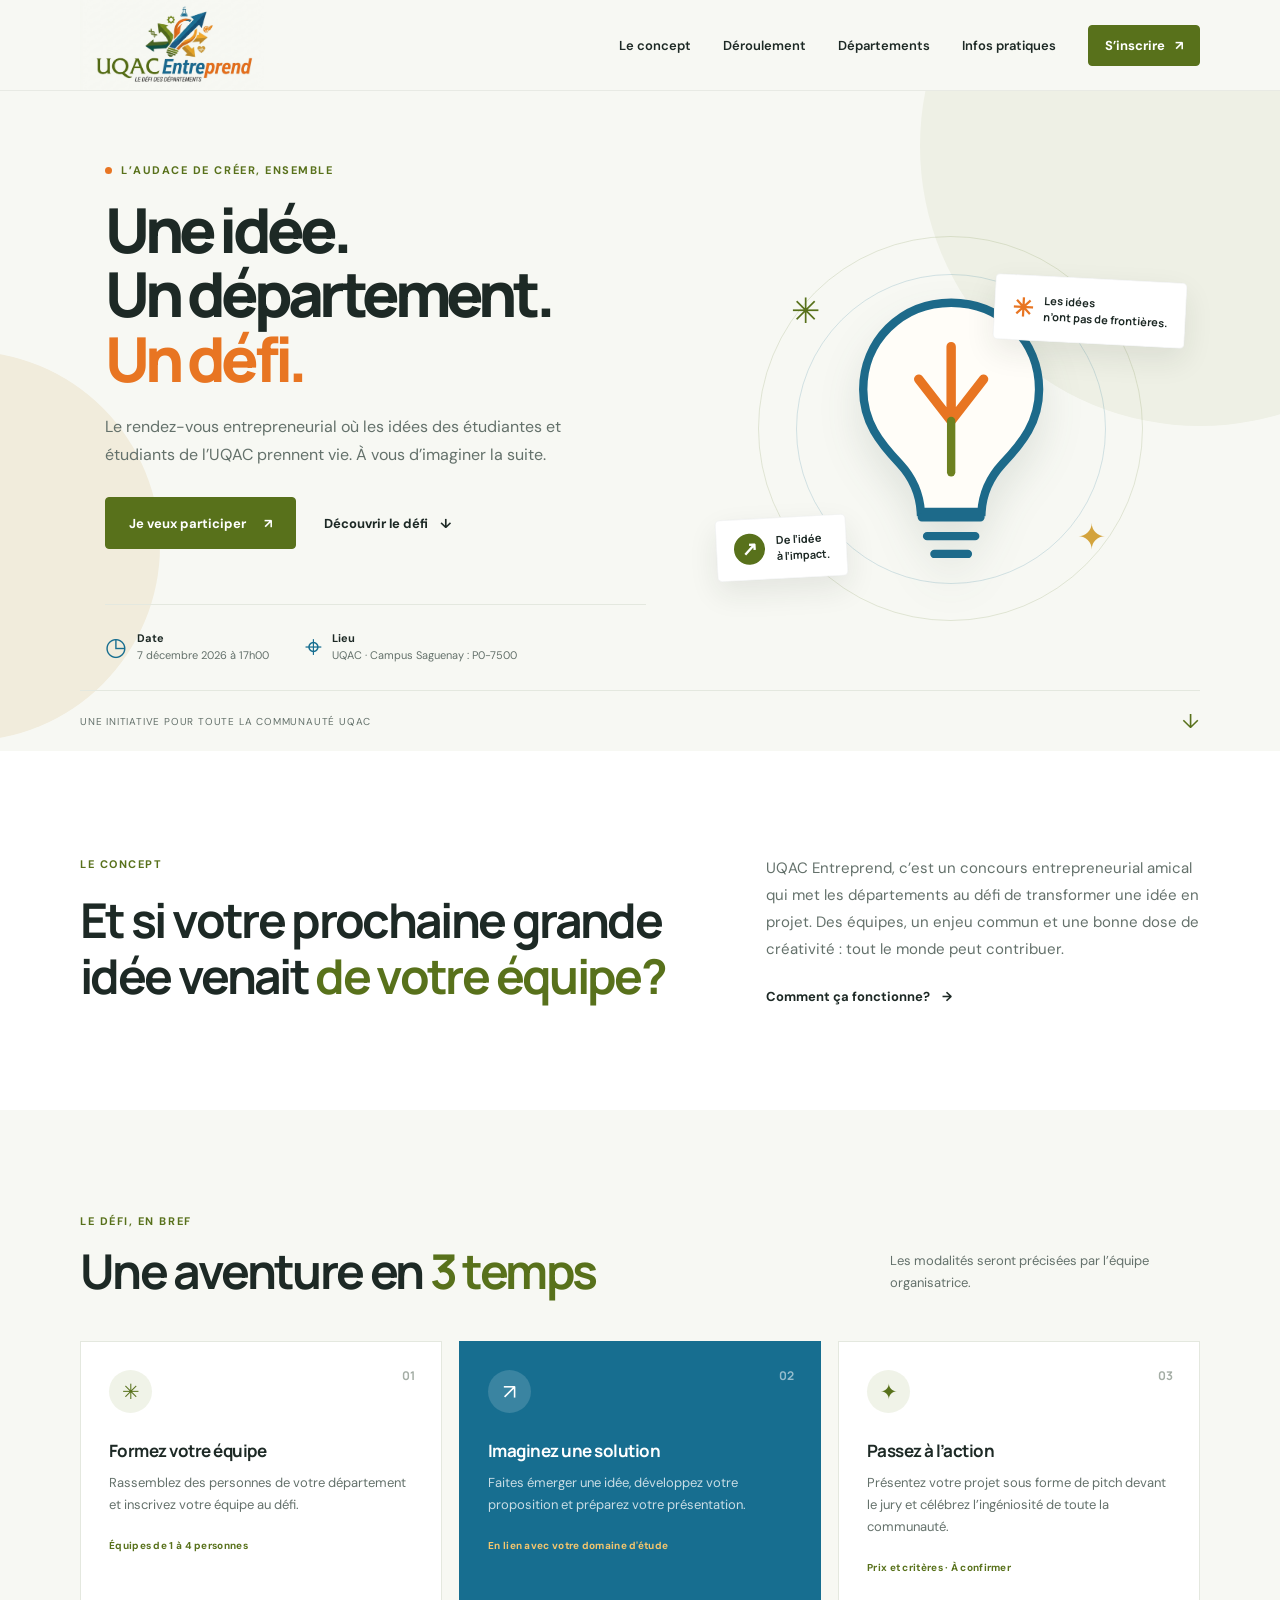
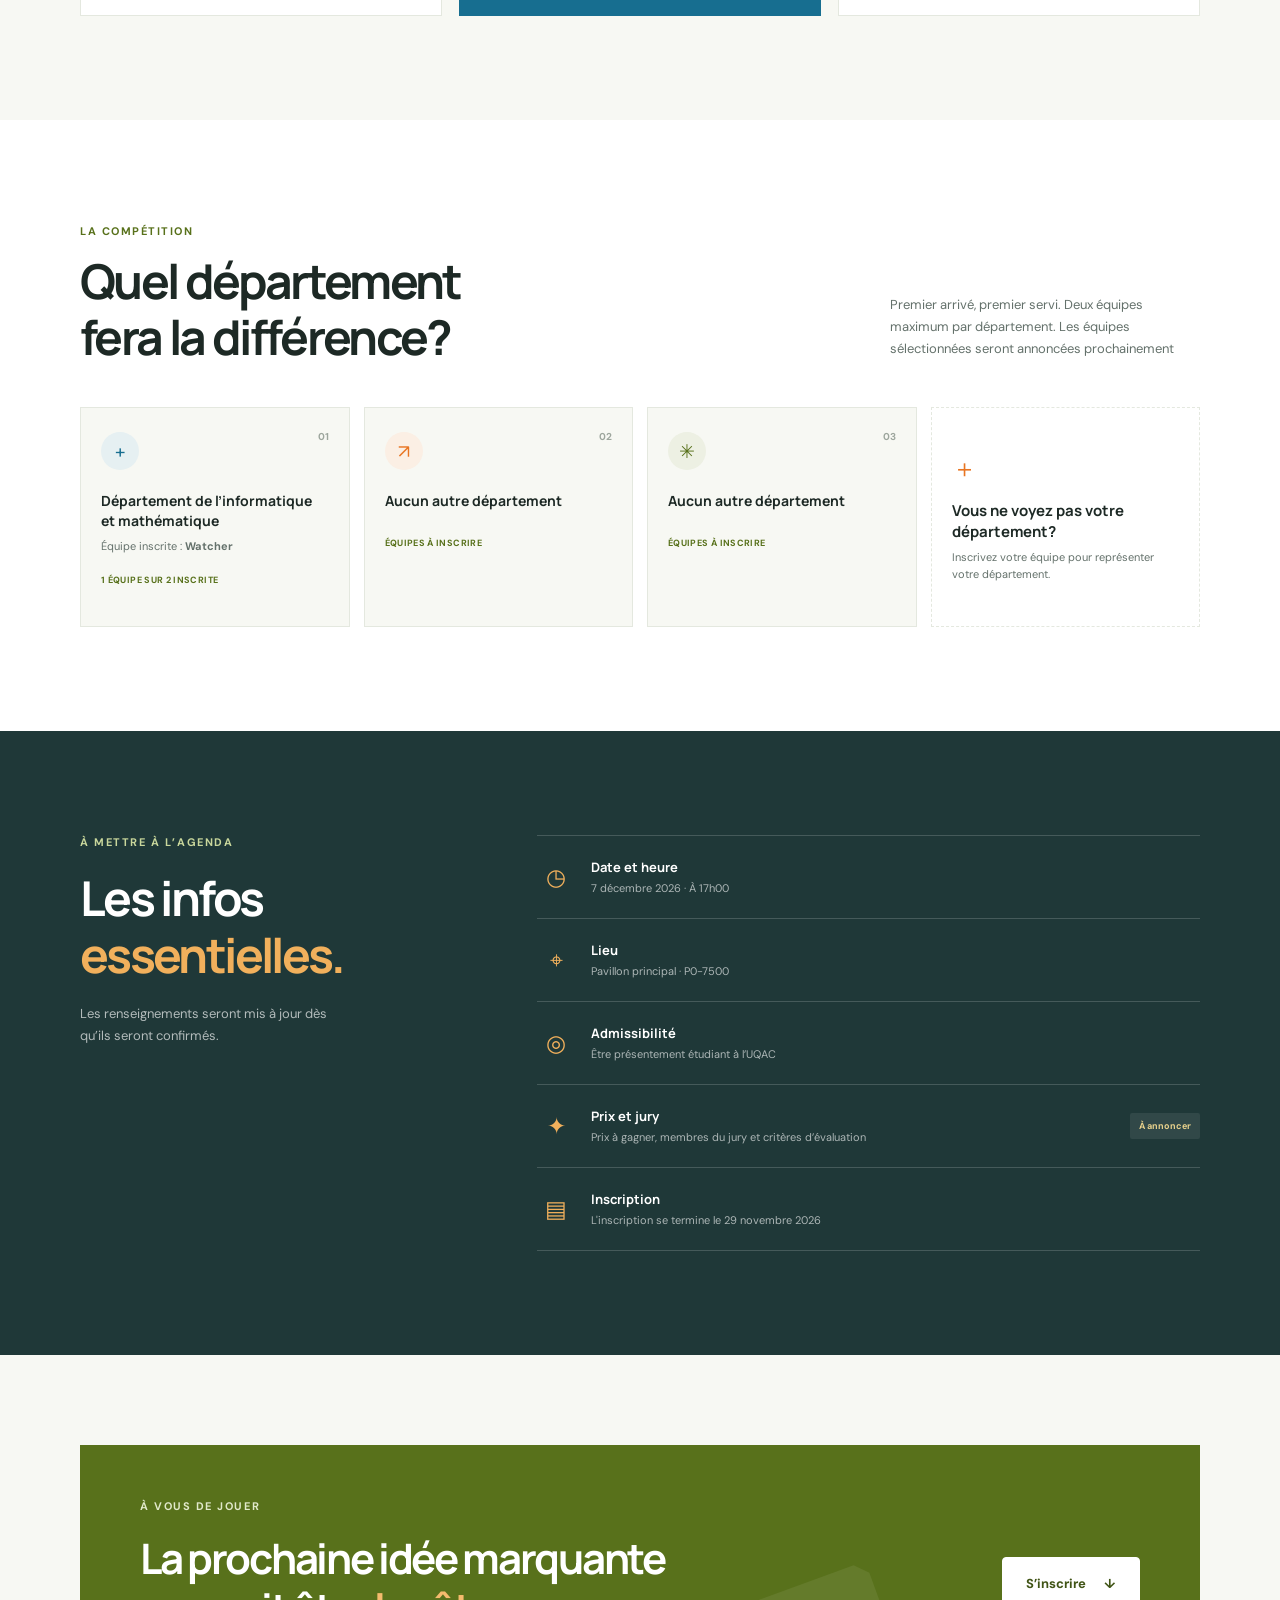
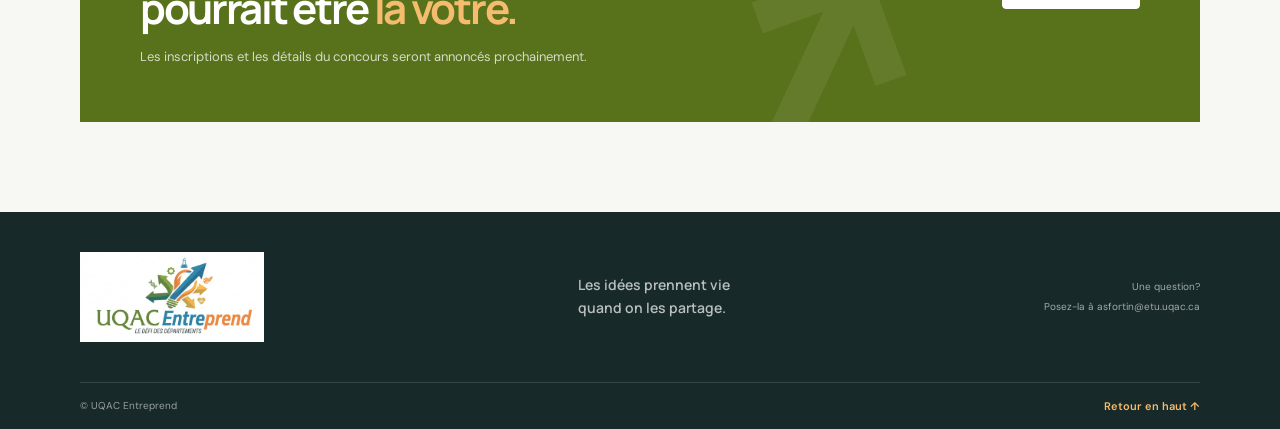
==== commit 9a0e5283: "V4" ====
--- a/index.html
+++ b/index.html
@@ -116,10 +116,10 @@
           <p>Premier arrivé, premier servi. Deux équipes maximum par département. Les équipes sélectionnées seront annoncées prochainement</p>
         </div>
         <div class="department-grid">
-          <article class="department-card"><span class="department-index">01</span><span class="department-symbol">+</span><h3>Département participant</h3><p>Nom du département à ajouter</p><span class="department-status">Équipes à inscrire</span></article>
-          <article class="department-card"><span class="department-index">02</span><span class="department-symbol">↗</span><h3>Département participant</h3><p>Nom du département à ajouter</p><span class="department-status">Équipes à inscrire</span></article>
-          <article class="department-card"><span class="department-index">03</span><span class="department-symbol">✳</span><h3>Département participant</h3><p>Nom du département à ajouter</p><span class="department-status">Équipes à inscrire</span></article>
-          <article class="department-card department-add"><span class="add-symbol">＋</span><h3>Votre département?</h3><p>Ajoutez les départements participants au fur et à mesure.</p></article>
+          <article class="department-card"><span class="department-index">01</span><span class="department-symbol">+</span><h3>Département de l’informatique et mathématique</h3><p>Équipe inscrite : <strong>Watcher</strong></p><span class="department-status">1 équipe sur 2 inscrite</span></article>
+          <article class="department-card"><span class="department-index">02</span><span class="department-symbol">↗</span><h3>Aucun autre département</h3><p></p><span class="department-status">Équipes à inscrire</span></article>
+          <article class="department-card"><span class="department-index">03</span><span class="department-symbol">✳</span><h3>Aucun autre département</h3><p></p><span class="department-status">Équipes à inscrire</span></article>
+          <article class="department-card department-add"><span class="add-symbol">＋</span><h3>Vous ne voyez pas votre département?</h3><p>Inscrivez votre équipe pour représenter votre département.</p></article>
         </div>
       </div>
     </section>
